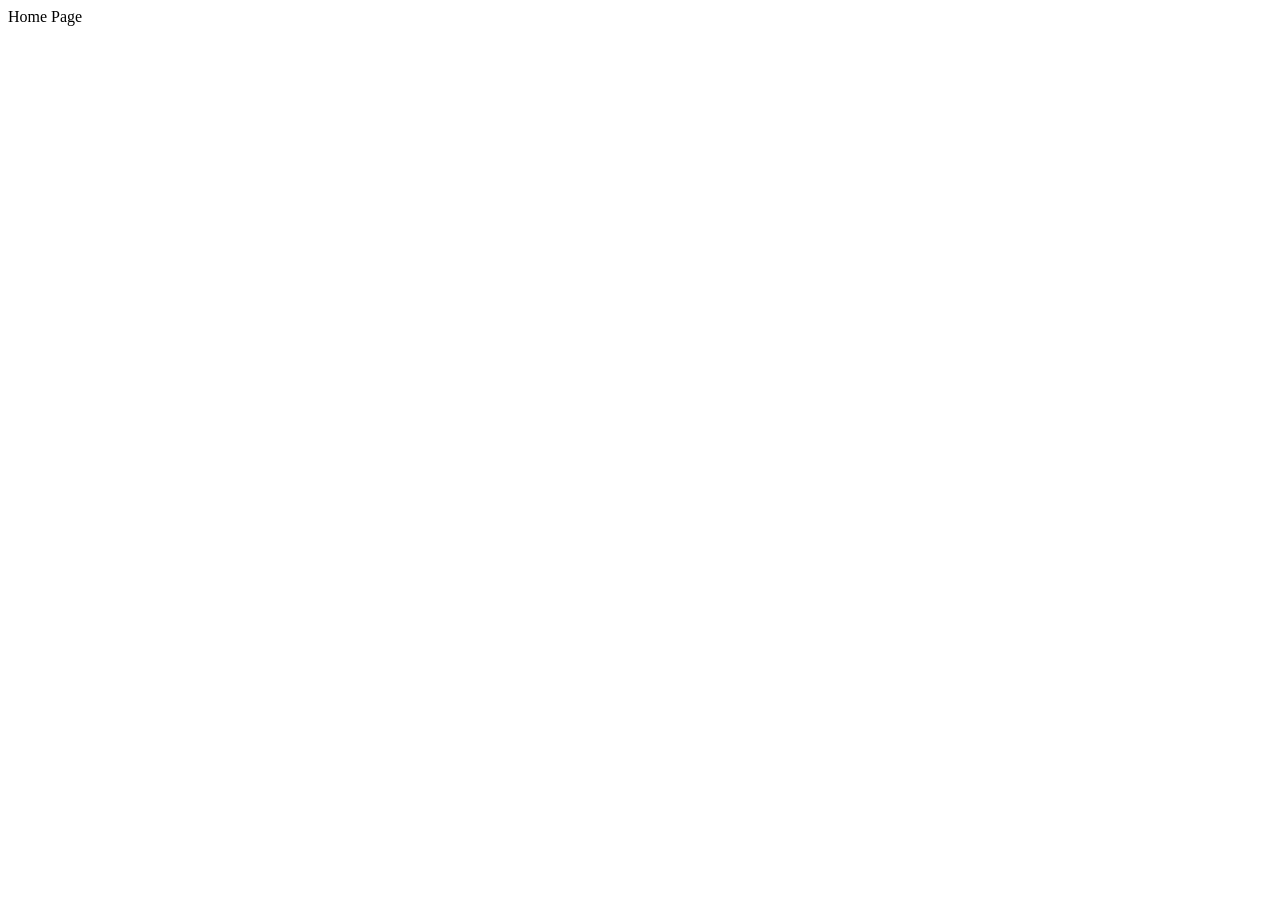
==== index.html @ 35266e84 "Initial commit" ====
<!DOCTYPE html>
<html lang="en">
<head>
    <meta charset="UTF-8">
    <meta name="viewport" content="width=device-width, initial-scale=1.0">
    <title>ChaleChalo_Home</title>
</head>
<body>
    Home Page
</body>
</html>
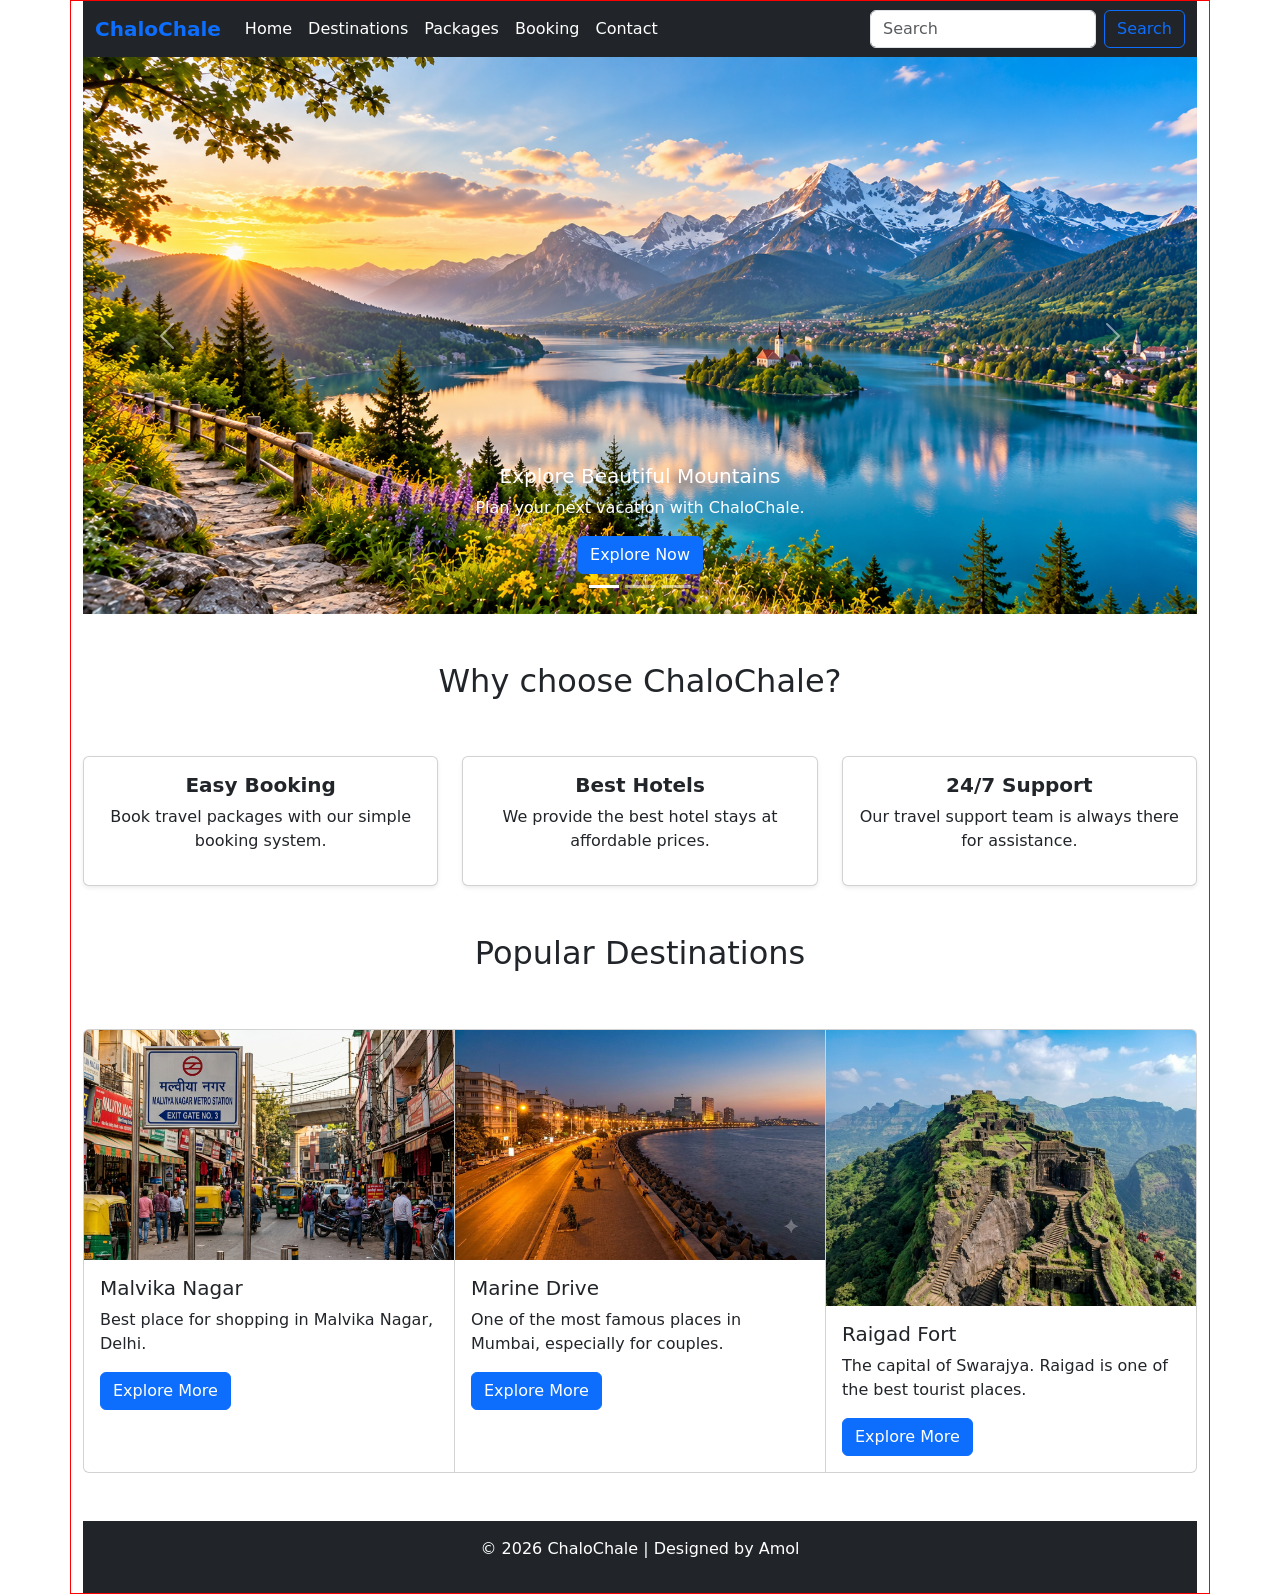
==== commit 7b39b855: "Added some codes and files" ====
--- a/index.html
+++ b/index.html
@@ -1,11 +1,174 @@
 <!DOCTYPE html>
 <html lang="en">
+
 <head>
-    <meta charset="UTF-8">
-    <meta name="viewport" content="width=device-width, initial-scale=1.0">
-    <title>ChaleChalo_Home</title>
+  <meta charset="UTF-8">
+  <meta name="viewport" content="width=device-width, initial-scale=1.0">
+  <title>ChaloChale - Home</title>
+  <link href="https://cdn.jsdelivr.net/npm/bootstrap@5.3.8/dist/css/bootstrap.min.css" rel="stylesheet"
+    integrity="sha384-sRIl4kxILFvY47J16cr9ZwB07vP4J8+LH7qKQnuqkuIAvNWLzeN8tE5YBujZqJLB" crossorigin="anonymous">
 </head>
+
 <body>
-    Home Page
+  <div class="container" style="border: 1px solid red;">
+    <div class="row">
+      <div class="col-md-12">
+
+        <!-- Navbar Start -->
+        <nav class="navbar navbar-expand-lg navbar-dark bg-dark">
+          <div class="container-fluid">
+            <button class="navbar-toggler" type="button" data-bs-toggle="collapse"
+              data-bs-target="#navbarTogglerDemo01" aria-controls="navbarTogglerDemo01"
+              aria-expanded="false" aria-label="Toggle navigation">
+              <span class="navbar-toggler-icon"></span>
+            </button>
+            <div class="collapse navbar-collapse" id="navbarTogglerDemo01">
+              <a class="navbar-brand text-primary fw-bold" href="#">ChaloChale</a>
+              <ul class="navbar-nav me-auto mb-2 mb-lg-0">
+                <li class="nav-item"><a class="nav-link active text-white" href="#">Home</a></li>
+                <li class="nav-item"><a class="nav-link text-white" href="#">Destinations</a></li>
+                <li class="nav-item"><a class="nav-link text-white" href="#">Packages</a></li>
+                <li class="nav-item"><a class="nav-link text-white" href="#">Booking</a></li>
+                <li class="nav-item"><a class="nav-link text-white" href="#">Contact</a></li>
+              </ul>
+              <form class="d-flex" role="search">
+                <input class="form-control me-2" type="search" placeholder="Search" aria-label="Search" />
+                <button class="btn btn-outline-primary" type="submit">Search</button>
+              </form>
+            </div>
+          </div>
+        </nav>
+        <!-- Navbar Ends -->
+
+      </div>
+    </div>
+
+    <div class="row">
+      <div class="col-md-12">
+        <!-- Carousel Start -->
+        <div id="carouselExampleCaptions" class="carousel slide">
+          <div class="carousel-indicators">
+            <button type="button" data-bs-target="#carouselExampleCaptions" data-bs-slide-to="0"
+              class="active" aria-current="true" aria-label="Slide 1"></button>
+            <button type="button" data-bs-target="#carouselExampleCaptions" data-bs-slide-to="1"
+              aria-label="Slide 2"></button>
+            <button type="button" data-bs-target="#carouselExampleCaptions" data-bs-slide-to="2"
+              aria-label="Slide 3"></button>
+          </div>
+          <div class="carousel-inner">
+            <div class="carousel-item active">
+              <img src="./assets/images/Alpine Lake Chapel at Golden Hour.png" class="d-block w-100" alt="Mountains">
+              <div class="carousel-caption d-none d-md-block">
+                <h5>Explore Beautiful Mountains</h5>
+                <p>Plan your next vacation with ChaloChale.</p>
+                <button class="btn btn-primary">Explore Now</button>
+              </div>
+            </div>
+            <div class="carousel-item">
+              <img src="./assets/images/Alpine Lake Wanderer’s Vista.png" class="d-block w-100" alt="Nature">
+              <div class="carousel-caption d-none d-md-block">
+                <h5>Walk in Nature</h5>
+                <p>Discover nature with your loved ones.</p>
+                <button class="btn btn-primary">View Packages</button>
+              </div>
+            </div>
+            <div class="carousel-item">
+              <img src="./assets/images/ChatGPT Image Oct 6, 2026, 04_06_26 PM.png" class="d-block w-100" alt="City Pools">
+              <div class="carousel-caption d-none d-md-block">
+                <h5>Enjoy City Pools in Luxury Hotels</h5>
+                <p>Book affordable city travel plans with us.</p>
+                <button class="btn btn-warning">Book Trip</button>
+              </div>
+            </div>
+          </div>
+          <button class="carousel-control-prev" type="button" data-bs-target="#carouselExampleCaptions"
+            data-bs-slide="prev">
+            <span class="carousel-control-prev-icon" aria-hidden="true"></span>
+            <span class="visually-hidden">Previous</span>
+          </button>
+          <button class="carousel-control-next" type="button" data-bs-target="#carouselExampleCaptions"
+            data-bs-slide="next">
+            <span class="carousel-control-next-icon" aria-hidden="true"></span>
+            <span class="visually-hidden">Next</span>
+          </button>
+        </div>
+        <!-- Carousel Ends -->
+      </div>
+    </div>
+
+    <div class="row">
+      <div class="col-md-12">
+        <!-- Services Start -->
+        <h2 class="text-center py-5">Why choose ChaloChale?</h2>
+        <div class="row row-cols-1 row-cols-md-3 g-4">
+          <div class="col">
+            <div class="card shadow-sm">
+              <div class="card-body text-center">
+                <h5 class="fw-bold">Easy Booking</h5>
+                <p>Book travel packages with our simple booking system.</p>
+              </div>
+            </div>
+          </div>
+          <div class="col">
+            <div class="card shadow-sm">
+              <div class="card-body text-center">
+                <h5 class="fw-bold">Best Hotels</h5>
+                <p>We provide the best hotel stays at affordable prices.</p>
+              </div>
+            </div>
+          </div>
+          <div class="col">
+            <div class="card shadow-sm">
+              <div class="card-body text-center">
+                <h5 class="fw-bold">24/7 Support</h5>
+                <p>Our travel support team is always there for assistance.</p>
+              </div>
+            </div>
+          </div>
+        </div>
+        <!-- Services Ends -->
+      </div>
+
+      <!-- Popular Destination Cards -->
+      <h2 class="text-center py-5">Popular Destinations</h2>
+      <div class="card-group">
+        <div class="card">
+          <img src="./assets/images/delhi.png" class="card-img-top" alt="Malvika Nagar">
+          <div class="card-body">
+            <h5 class="card-title">Malvika Nagar</h5>
+            <p class="card-text">Best place for shopping in Malvika Nagar, Delhi.</p>
+            <button class="btn btn-primary">Explore More</button>
+          </div>
+        </div>
+        <div class="card">
+          <img src="./assets/images/marine drive.png" class="card-img-top" alt="Marine Drive">
+          <div class="card-body">
+            <h5 class="card-title">Marine Drive</h5>
+            <p class="card-text">One of the most famous places in Mumbai, especially for couples.</p>
+            <button class="btn btn-primary">Explore More</button>
+          </div>
+        </div>
+        <div class="card">
+          <img src="./assets/images/Raigad fort.png" class="card-img-top" alt="Raigad Fort">
+          <div class="card-body">
+            <h5 class="card-title">Raigad Fort</h5>
+            <p class="card-text">The capital of Swarajya. Raigad is one of the best tourist places.</p>
+            <button class="btn btn-primary">Explore More</button>
+          </div>
+        </div>
+      </div>
+      <!-- Popular Destination Ends -->
+    </div>
+
+    <!-- Footer -->
+    <footer class="bg-dark text-white text-center py-3 mt-5">
+      <p>© 2026 ChaloChale | Designed by Amol</p>
+    </footer>
+  </div>
+
+  <script src="https://cdn.jsdelivr.net/npm/bootstrap@5.3.8/dist/js/bootstrap.bundle.min.js"
+    integrity="sha384-FKyoEForCGlyvwx9Hj09JcYn3nv7wiPVlz7YYwJrWVcXK/BmnVDxM+D2scQbITxI"
+    crossorigin="anonymous"></script>
 </body>
-</html>+
+</html>
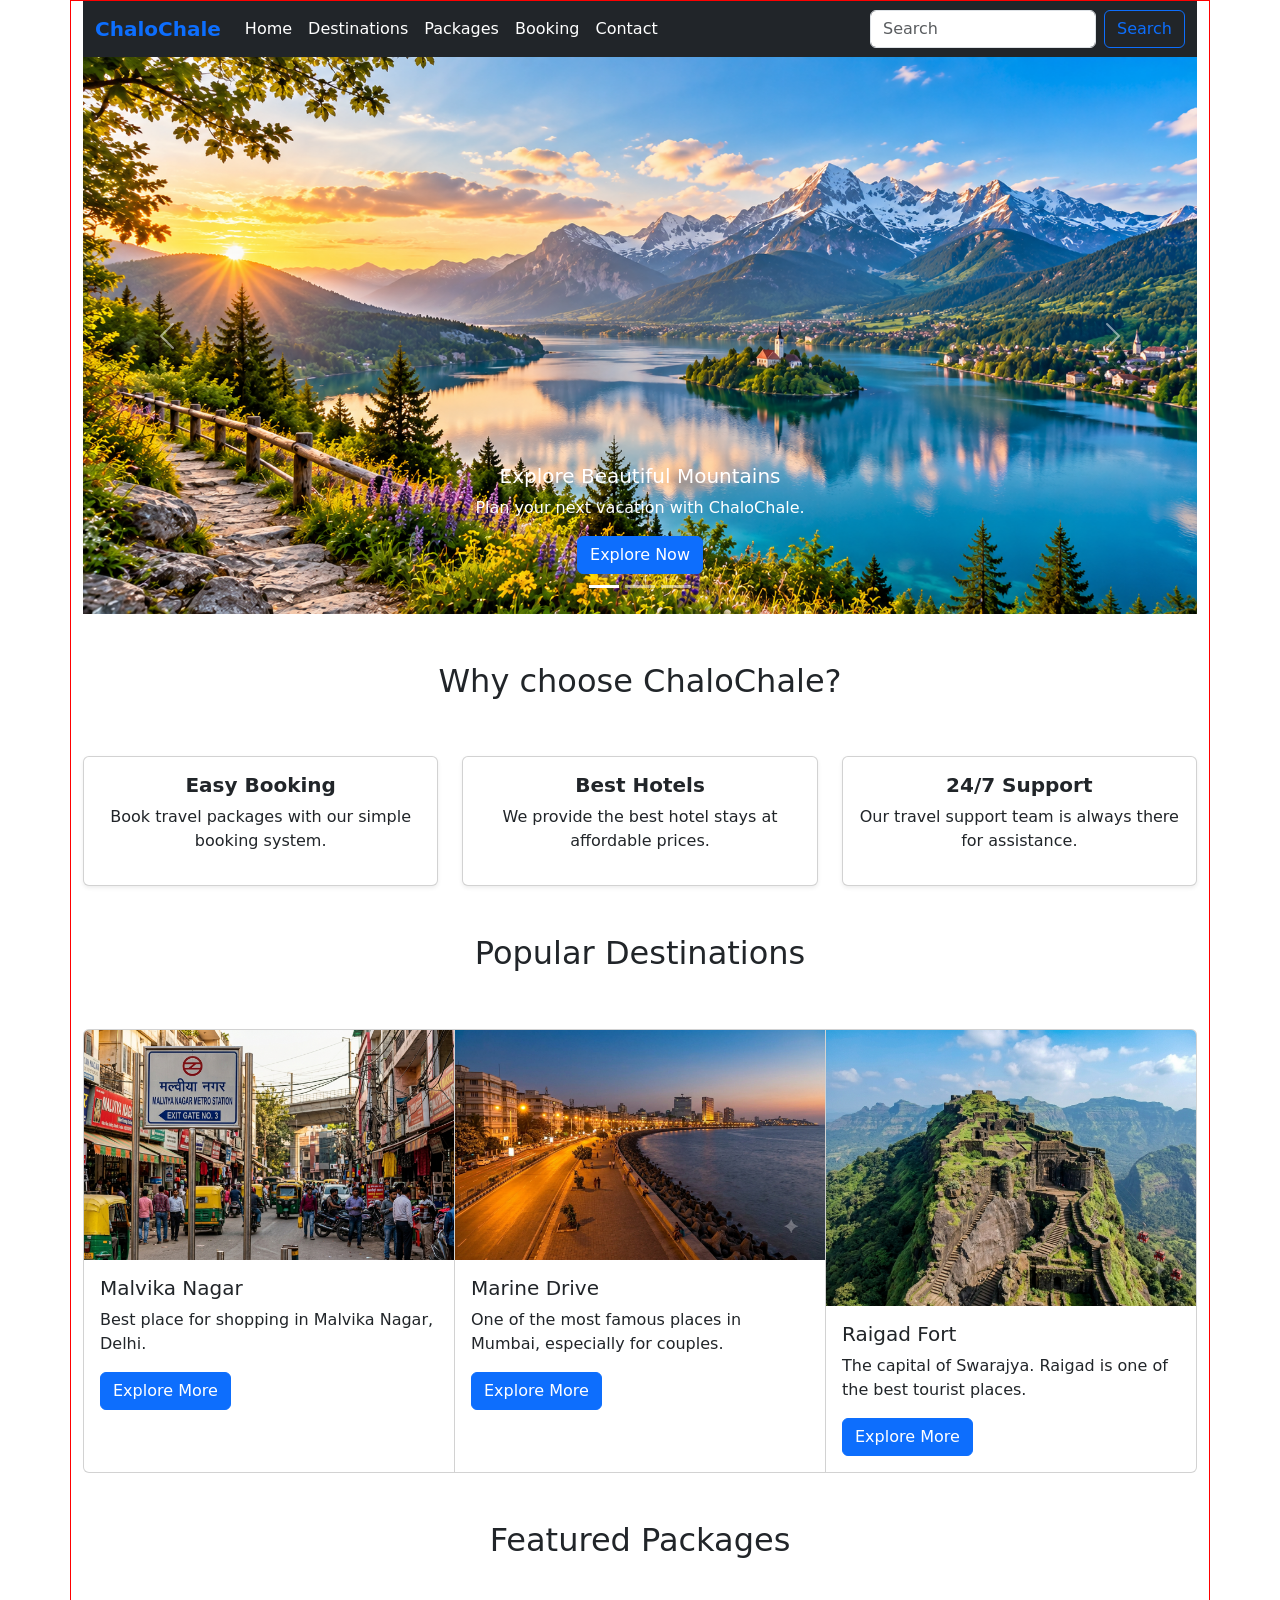
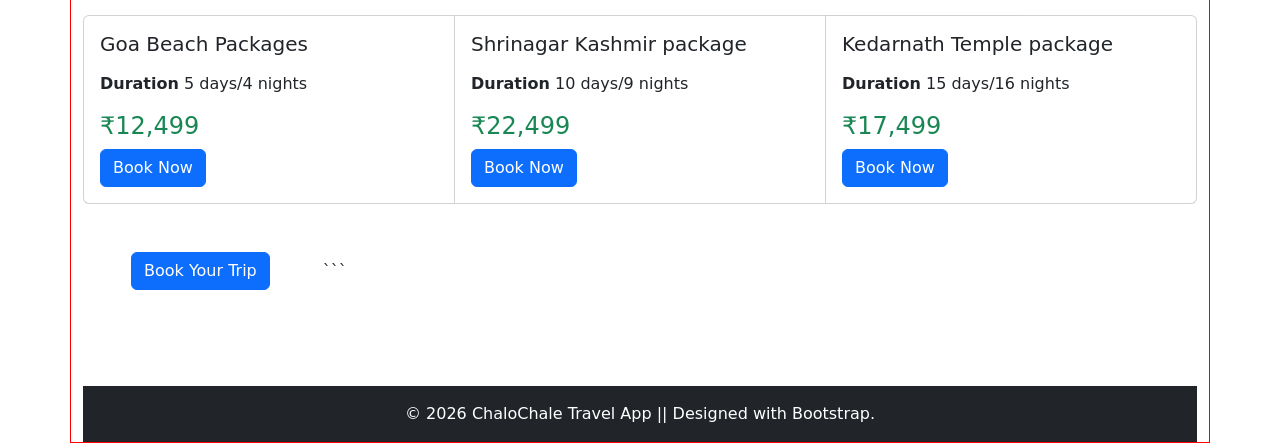
==== commit 801f5da8: "Updated version" ====
--- a/index.html
+++ b/index.html
@@ -17,9 +17,8 @@
         <!-- Navbar Start -->
         <nav class="navbar navbar-expand-lg navbar-dark bg-dark">
           <div class="container-fluid">
-            <button class="navbar-toggler" type="button" data-bs-toggle="collapse"
-              data-bs-target="#navbarTogglerDemo01" aria-controls="navbarTogglerDemo01"
-              aria-expanded="false" aria-label="Toggle navigation">
+            <button class="navbar-toggler" type="button" data-bs-toggle="collapse" data-bs-target="#navbarTogglerDemo01"
+              aria-controls="navbarTogglerDemo01" aria-expanded="false" aria-label="Toggle navigation">
               <span class="navbar-toggler-icon"></span>
             </button>
             <div class="collapse navbar-collapse" id="navbarTogglerDemo01">
@@ -48,8 +47,8 @@
         <!-- Carousel Start -->
         <div id="carouselExampleCaptions" class="carousel slide">
           <div class="carousel-indicators">
-            <button type="button" data-bs-target="#carouselExampleCaptions" data-bs-slide-to="0"
-              class="active" aria-current="true" aria-label="Slide 1"></button>
+            <button type="button" data-bs-target="#carouselExampleCaptions" data-bs-slide-to="0" class="active"
+              aria-current="true" aria-label="Slide 1"></button>
             <button type="button" data-bs-target="#carouselExampleCaptions" data-bs-slide-to="1"
               aria-label="Slide 2"></button>
             <button type="button" data-bs-target="#carouselExampleCaptions" data-bs-slide-to="2"
@@ -73,7 +72,8 @@
               </div>
             </div>
             <div class="carousel-item">
-              <img src="./assets/images/ChatGPT Image Oct 6, 2026, 04_06_26 PM.png" class="d-block w-100" alt="City Pools">
+              <img src="./assets/images/ChatGPT Image Oct 6, 2026, 04_06_26 PM.png" class="d-block w-100"
+                alt="City Pools">
               <div class="carousel-caption d-none d-md-block">
                 <h5>Enjoy City Pools in Luxury Hotels</h5>
                 <p>Book affordable city travel plans with us.</p>
@@ -158,17 +158,164 @@
         </div>
       </div>
       <!-- Popular Destination Ends -->
+
+      <!-- featured packages start -->
+      <h2 class="text-center py-5">Featured Packages</h2>
+      <div class="card-group">
+        <div class="card">
+          <div class="card-body">
+            <h5 class="card-title text-left">Goa Beach Packages</h5>
+            <p class="card-text text-left">
+            <p><b>Duration</b> 5 days/4 nights</p>
+            </p>
+            <h4 class="text-success"> ₹12,499</h4>
+            <button class="btn btn-primary">Book Now</button>
+          </div>
+        </div>
+        <div class="card">
+          <div class="card-body">
+            <h5 class="card-title text-left">Shrinagar Kashmir package</h5>
+            <p class="card-text text-left">
+            <p><b>Duration</b> 10 days/9 nights</p>
+            </p>
+            <h4 class="text-success"> ₹22,499</h4>
+            <button class="btn btn-primary">Book Now</button>
+          </div>
+        </div>
+        <div class="card">
+          <div class="card-body">
+            <h5 class="card-title text-left">Kedarnath Temple package</h5>
+            <p class="card-text text-left">
+            <p><b>Duration</b> 15 days/16 nights</p>
+            </p>
+            <h4 class="text-success"> ₹17,499</h4>
+            <button class="btn btn-primary">Book Now</button>
+          </div>
+        </div>
+      </div>
+      <!-- featured packages ends -->
     </div>
 
+    <!-- modal for book your trip starts -->
+    <!-- Book Your Trip Button -->
+    <button type="button" class="btn btn-primary m-5" data-bs-toggle="modal" data-bs-target="#exampleDialog">
+      Book Your Trip
+    </button>
+
+
+    <!-- Book Your Trip Modal -->
+    <div class="modal fade" id="exampleDialog" tabindex="-1" aria-labelledby="dialogTitle" aria-hidden="true">
+
+      <div class="modal-dialog modal-lg modal-dialog-centered">
+        <div class="modal-content">
+
+          <!-- Modal Header -->
+          <div class="modal-header">
+            <h1 class="modal-title fs-4" id="dialogTitle">
+              Book Your Trip
+            </h1>
+
+            <button type="button" class="btn-close" data-bs-dismiss="modal" aria-label="Close">
+            </button>
+          </div>
+
+          <!-- Modal Body -->
+          <div class="modal-body">
+
+            <form class="row g-3">
+
+              <!-- Full Name -->
+              <div class="col-md-6">
+                <label for="Fullname" class="form-label">
+                  Full Name
+                </label>
+                <input type="text" class="form-control" id="Fullname" name="fullname" placeholder="Enter your full name"
+                  required>
+              </div>
+
+              <!-- Email -->
+              <div class="col-md-6">
+                <label for="inputEmail4" class="form-label">
+                  Email
+                </label>
+                <input type="email" class="form-control" id="inputEmail4" name="email" placeholder="Enter your email"
+                  required>
+              </div>
+
+              <!-- Password -->
+              <div class="col-md-6">
+                <label for="inputPassword4" class="form-label">
+                  Password
+                </label>
+                <input type="password" class="form-control" id="inputPassword4" name="password"
+                  placeholder="Enter your password" required>
+              </div>
+
+              <!-- Travel Date -->
+              <div class="col-md-6">
+                <label for="travelDate" class="form-label">
+                  Travel Date
+                </label>
+                <input type="date" class="form-control" id="travelDate" name="travelDate" required>
+              </div>
+
+              <!-- Number of People -->
+              <div class="col-md-12">
+                <label for="count" class="form-label">
+                  Number of People
+                </label>
+                <input type="number" class="form-control" id="count" name="people" placeholder="Enter number of people"
+                  min="1" required>
+              </div>
+
+              <!-- Message -->
+              <div class="col-md-12">
+                <label for="fieldTextarea" class="form-label">
+                  Message
+                </label>
+                <textarea class="form-control" id="fieldTextarea" name="message" rows="3"
+                  placeholder="Tell us about your trip">
+            </textarea>
+
+                <div class="form-text">
+                  Be sure to include relevant details.
+                </div>
+              </div>
+
+            </form>
+
+          </div>
+
+          <!-- Modal Footer -->
+          <div class="modal-footer">
+            <button type="button" class="btn btn-secondary" data-bs-dismiss="modal">
+              Cancel
+            </button>
+
+            <button type="button" class="btn btn-success">
+              Submit Booking Request
+            </button>
+          </div>
+
+        </div>
+      </div>
+    </div>
+    ```
+
+    <!-- modal for book your trip ends -->
+
+
     <!-- Footer -->
+
     <footer class="bg-dark text-white text-center py-3 mt-5">
-      <p>© 2026 ChaloChale | Designed by Amol</p>
+      <p class="mb-0">© 2026 ChaloChale Travel App || Designed with Bootstrap.</p>
     </footer>
   </div>
 
   <script src="https://cdn.jsdelivr.net/npm/bootstrap@5.3.8/dist/js/bootstrap.bundle.min.js"
     integrity="sha384-FKyoEForCGlyvwx9Hj09JcYn3nv7wiPVlz7YYwJrWVcXK/BmnVDxM+D2scQbITxI"
     crossorigin="anonymous"></script>
+  <script src="./js/script.js"></script>
 </body>
 
-</html>
+</html>
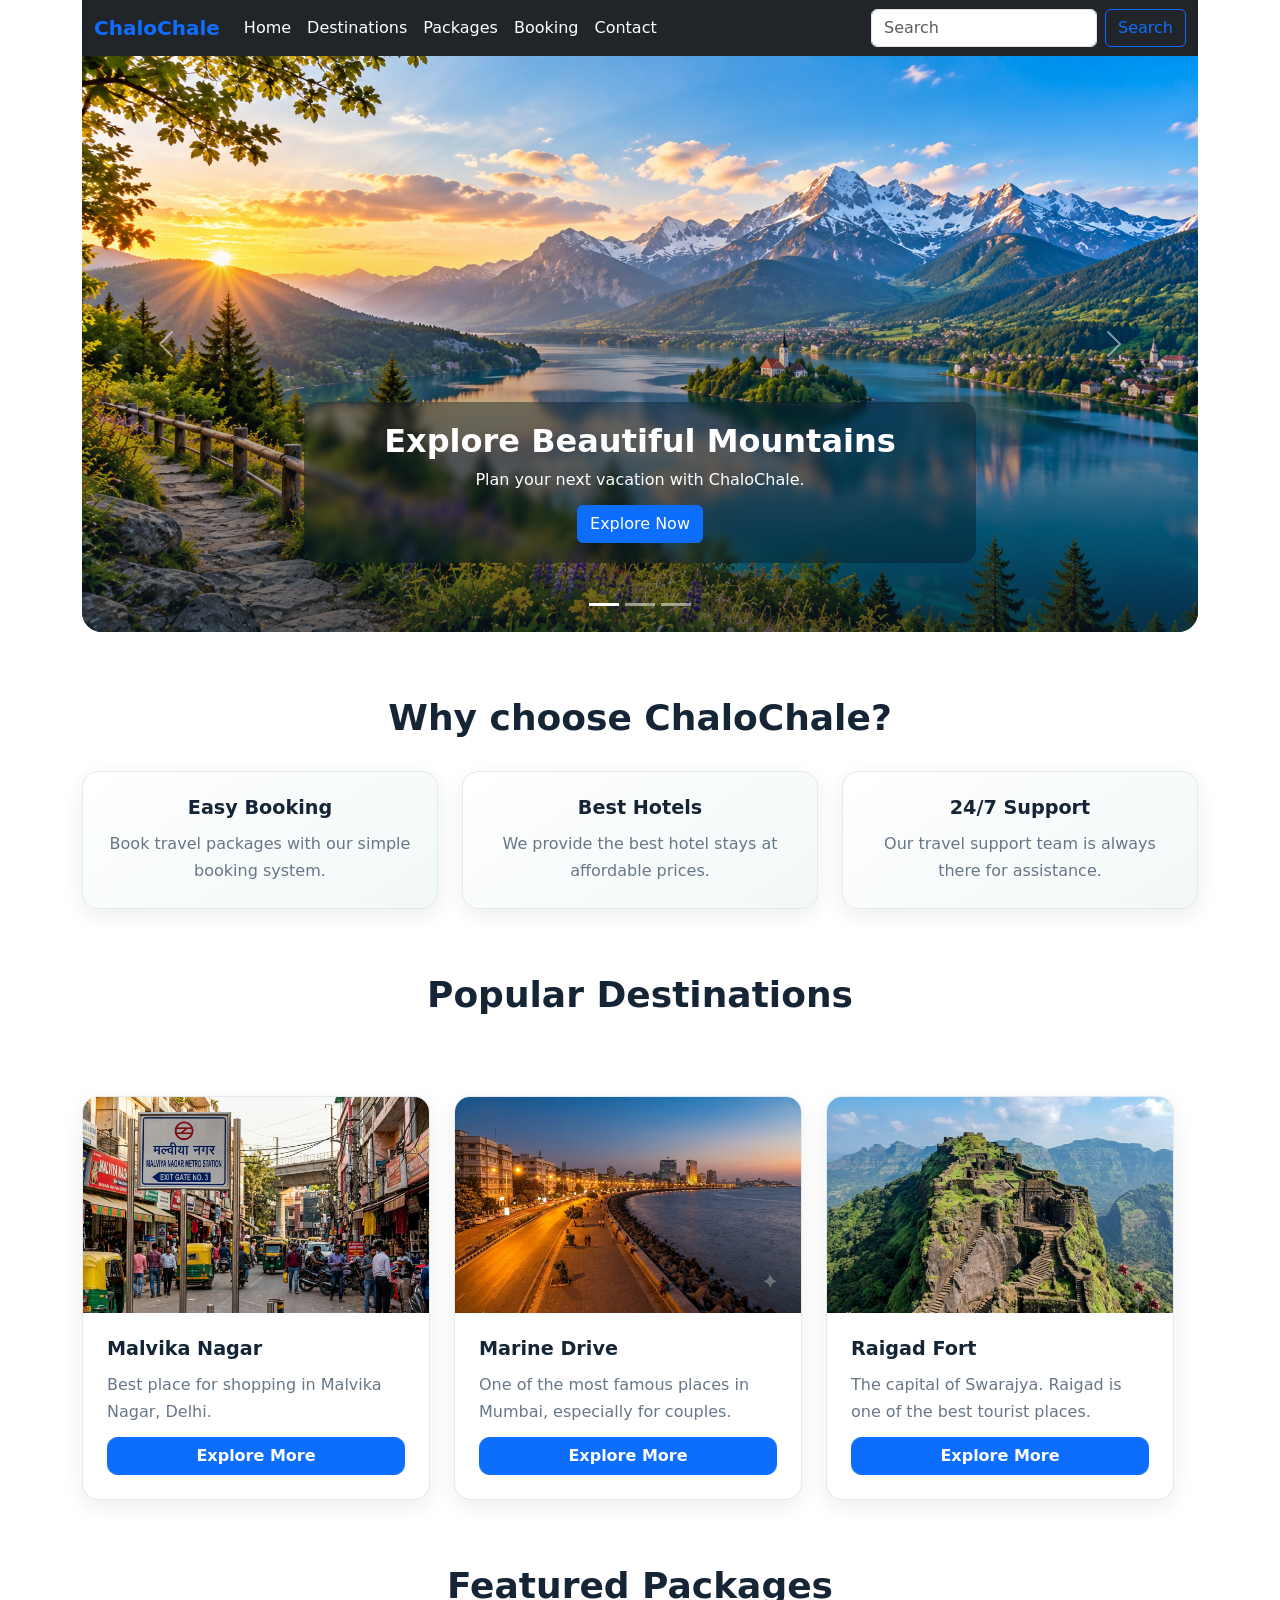
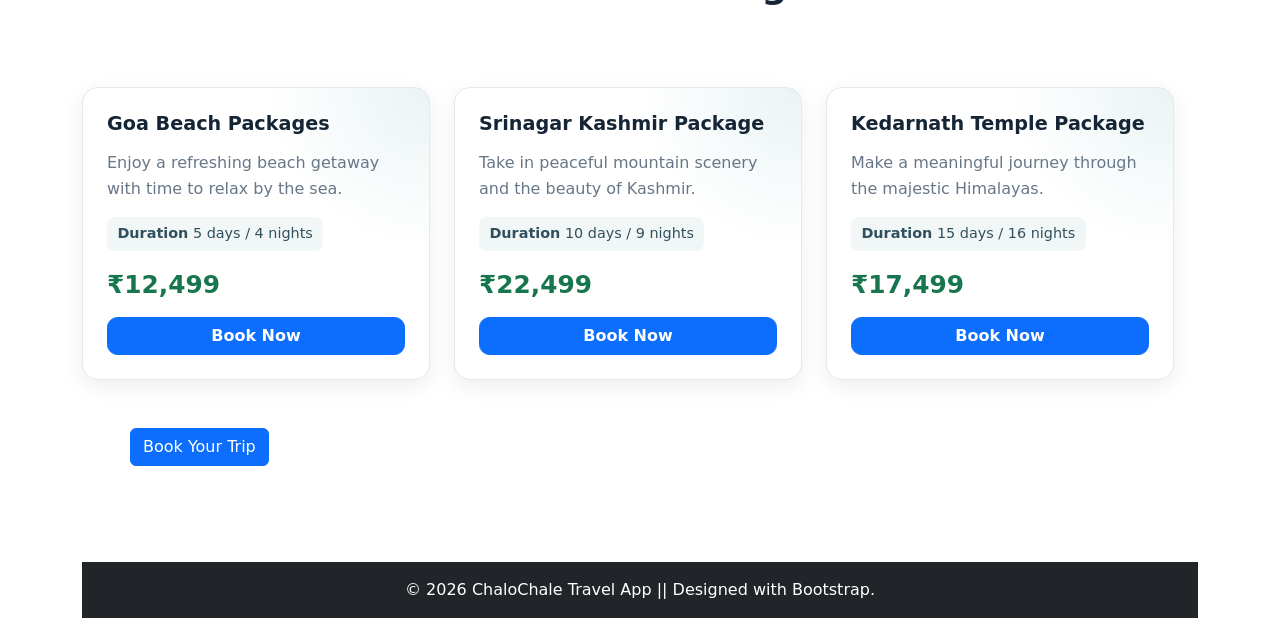
==== commit 100161e2: "used copilot" ====
--- a/index.html
+++ b/index.html
@@ -7,10 +7,11 @@
   <title>ChaloChale - Home</title>
   <link href="https://cdn.jsdelivr.net/npm/bootstrap@5.3.8/dist/css/bootstrap.min.css" rel="stylesheet"
     integrity="sha384-sRIl4kxILFvY47J16cr9ZwB07vP4J8+LH7qKQnuqkuIAvNWLzeN8tE5YBujZqJLB" crossorigin="anonymous">
+  <link rel="stylesheet" href="./css/style.css">
 </head>
 
 <body>
-  <div class="container" style="border: 1px solid red;">
+  <div class="container home-page">
     <div class="row">
       <div class="col-md-12">
 
@@ -45,7 +46,7 @@
     <div class="row">
       <div class="col-md-12">
         <!-- Carousel Start -->
-        <div id="carouselExampleCaptions" class="carousel slide">
+        <div id="carouselExampleCaptions" class="carousel slide home-carousel">
           <div class="carousel-indicators">
             <button type="button" data-bs-target="#carouselExampleCaptions" data-bs-slide-to="0" class="active"
               aria-current="true" aria-label="Slide 1"></button>
@@ -57,7 +58,7 @@
           <div class="carousel-inner">
             <div class="carousel-item active">
               <img src="./assets/images/Alpine Lake Chapel at Golden Hour.png" class="d-block w-100" alt="Mountains">
-              <div class="carousel-caption d-none d-md-block">
+              <div class="carousel-caption home-carousel__caption">
                 <h5>Explore Beautiful Mountains</h5>
                 <p>Plan your next vacation with ChaloChale.</p>
                 <button class="btn btn-primary">Explore Now</button>
@@ -65,7 +66,7 @@
             </div>
             <div class="carousel-item">
               <img src="./assets/images/Alpine Lake Wanderer’s Vista.png" class="d-block w-100" alt="Nature">
-              <div class="carousel-caption d-none d-md-block">
+              <div class="carousel-caption home-carousel__caption">
                 <h5>Walk in Nature</h5>
                 <p>Discover nature with your loved ones.</p>
                 <button class="btn btn-primary">View Packages</button>
@@ -74,7 +75,7 @@
             <div class="carousel-item">
               <img src="./assets/images/ChatGPT Image Oct 6, 2026, 04_06_26 PM.png" class="d-block w-100"
                 alt="City Pools">
-              <div class="carousel-caption d-none d-md-block">
+              <div class="carousel-caption home-carousel__caption">
                 <h5>Enjoy City Pools in Luxury Hotels</h5>
                 <p>Book affordable city travel plans with us.</p>
                 <button class="btn btn-warning">Book Trip</button>
@@ -99,28 +100,28 @@
     <div class="row">
       <div class="col-md-12">
         <!-- Services Start -->
-        <h2 class="text-center py-5">Why choose ChaloChale?</h2>
+        <h2 class="home-section__title text-center">Why choose ChaloChale?</h2>
         <div class="row row-cols-1 row-cols-md-3 g-4">
           <div class="col">
-            <div class="card shadow-sm">
+            <div class="card home-service-card h-100">
               <div class="card-body text-center">
-                <h5 class="fw-bold">Easy Booking</h5>
+                <h3 class="fw-bold">Easy Booking</h3>
                 <p>Book travel packages with our simple booking system.</p>
               </div>
             </div>
           </div>
           <div class="col">
-            <div class="card shadow-sm">
+            <div class="card home-service-card h-100">
               <div class="card-body text-center">
-                <h5 class="fw-bold">Best Hotels</h5>
+                <h3 class="fw-bold">Best Hotels</h3>
                 <p>We provide the best hotel stays at affordable prices.</p>
               </div>
             </div>
           </div>
           <div class="col">
-            <div class="card shadow-sm">
+            <div class="card home-service-card h-100">
               <div class="card-body text-center">
-                <h5 class="fw-bold">24/7 Support</h5>
+                <h3 class="fw-bold">24/7 Support</h3>
                 <p>Our travel support team is always there for assistance.</p>
               </div>
             </div>
@@ -130,67 +131,76 @@
       </div>
 
       <!-- Popular Destination Cards -->
-      <h2 class="text-center py-5">Popular Destinations</h2>
-      <div class="card-group">
-        <div class="card">
+      <h2 class="home-section__title text-center">Popular Destinations</h2>
+      <div class="row row-cols-1 row-cols-sm-2 row-cols-lg-3 g-4 home-card-grid">
+        <div class="col">
+          <article class="card home-destination-card h-100">
           <img src="./assets/images/delhi.png" class="card-img-top" alt="Malvika Nagar">
-          <div class="card-body">
-            <h5 class="card-title">Malvika Nagar</h5>
+          <div class="card-body d-flex flex-column">
+            <h3 class="card-title">Malvika Nagar</h3>
             <p class="card-text">Best place for shopping in Malvika Nagar, Delhi.</p>
-            <button class="btn btn-primary">Explore More</button>
-          </div>
-        </div>
-        <div class="card">
+            <a class="btn btn-primary mt-auto" href="destination.html">Explore More</a>
+          </div>
+          </article>
+        </div>
+        <div class="col">
+          <article class="card home-destination-card h-100">
           <img src="./assets/images/marine drive.png" class="card-img-top" alt="Marine Drive">
-          <div class="card-body">
-            <h5 class="card-title">Marine Drive</h5>
+          <div class="card-body d-flex flex-column">
+            <h3 class="card-title">Marine Drive</h3>
             <p class="card-text">One of the most famous places in Mumbai, especially for couples.</p>
-            <button class="btn btn-primary">Explore More</button>
-          </div>
-        </div>
-        <div class="card">
+            <a class="btn btn-primary mt-auto" href="destination.html">Explore More</a>
+          </div>
+          </article>
+        </div>
+        <div class="col">
+          <article class="card home-destination-card h-100">
           <img src="./assets/images/Raigad fort.png" class="card-img-top" alt="Raigad Fort">
-          <div class="card-body">
-            <h5 class="card-title">Raigad Fort</h5>
+          <div class="card-body d-flex flex-column">
+            <h3 class="card-title">Raigad Fort</h3>
             <p class="card-text">The capital of Swarajya. Raigad is one of the best tourist places.</p>
-            <button class="btn btn-primary">Explore More</button>
-          </div>
+            <a class="btn btn-primary mt-auto" href="destination.html">Explore More</a>
+          </div>
+          </article>
         </div>
       </div>
       <!-- Popular Destination Ends -->
 
       <!-- featured packages start -->
-      <h2 class="text-center py-5">Featured Packages</h2>
-      <div class="card-group">
-        <div class="card">
-          <div class="card-body">
-            <h5 class="card-title text-left">Goa Beach Packages</h5>
-            <p class="card-text text-left">
-            <p><b>Duration</b> 5 days/4 nights</p>
-            </p>
-            <h4 class="text-success"> ₹12,499</h4>
-            <button class="btn btn-primary">Book Now</button>
-          </div>
-        </div>
-        <div class="card">
-          <div class="card-body">
-            <h5 class="card-title text-left">Shrinagar Kashmir package</h5>
-            <p class="card-text text-left">
-            <p><b>Duration</b> 10 days/9 nights</p>
-            </p>
-            <h4 class="text-success"> ₹22,499</h4>
-            <button class="btn btn-primary">Book Now</button>
-          </div>
-        </div>
-        <div class="card">
-          <div class="card-body">
-            <h5 class="card-title text-left">Kedarnath Temple package</h5>
-            <p class="card-text text-left">
-            <p><b>Duration</b> 15 days/16 nights</p>
-            </p>
-            <h4 class="text-success"> ₹17,499</h4>
-            <button class="btn btn-primary">Book Now</button>
-          </div>
+      <h2 class="home-section__title text-center">Featured Packages</h2>
+      <div class="row row-cols-1 row-cols-sm-2 row-cols-lg-3 g-4 home-card-grid">
+        <div class="col">
+          <article class="card home-package-card h-100">
+            <div class="card-body d-flex flex-column">
+              <h3 class="card-title">Goa Beach Packages</h3>
+              <p class="card-text">Enjoy a refreshing beach getaway with time to relax by the sea.</p>
+              <p class="home-package-card__duration"><strong>Duration</strong> 5 days / 4 nights</p>
+              <p class="home-package-card__price">₹12,499</p>
+              <a class="btn btn-primary mt-auto" href="Booking.html">Book Now</a>
+            </div>
+          </article>
+        </div>
+        <div class="col">
+          <article class="card home-package-card h-100">
+            <div class="card-body d-flex flex-column">
+              <h3 class="card-title">Srinagar Kashmir Package</h3>
+              <p class="card-text">Take in peaceful mountain scenery and the beauty of Kashmir.</p>
+              <p class="home-package-card__duration"><strong>Duration</strong> 10 days / 9 nights</p>
+              <p class="home-package-card__price">₹22,499</p>
+              <a class="btn btn-primary mt-auto" href="Booking.html">Book Now</a>
+            </div>
+          </article>
+        </div>
+        <div class="col">
+          <article class="card home-package-card h-100">
+            <div class="card-body d-flex flex-column">
+              <h3 class="card-title">Kedarnath Temple Package</h3>
+              <p class="card-text">Make a meaningful journey through the majestic Himalayas.</p>
+              <p class="home-package-card__duration"><strong>Duration</strong> 15 days / 16 nights</p>
+              <p class="home-package-card__price">₹17,499</p>
+              <a class="btn btn-primary mt-auto" href="Booking.html">Book Now</a>
+            </div>
+          </article>
         </div>
       </div>
       <!-- featured packages ends -->
@@ -300,8 +310,6 @@
         </div>
       </div>
     </div>
-    ```
-
     <!-- modal for book your trip ends -->
 
 
--- a/css/style.css
+++ b/css/style.css
@@ -0,0 +1,496 @@
+.destination-section {
+    padding-inline: clamp(0.25rem, 2vw, 1.5rem);
+}
+
+.destination-section__title {
+    color: #152536;
+    font-size: clamp(1.6rem, 3vw, 2.25rem);
+    font-weight: 700;
+}
+
+.destination-section__intro {
+    color: #687787;
+}
+
+.destination-card {
+    overflow: hidden;
+    border: 1px solid #e3e9ef;
+    border-radius: 1rem;
+    background-color: #fff;
+    box-shadow: 0 0.4rem 1.25rem rgb(21 37 54 / 8%);
+    transition: transform 180ms ease, box-shadow 180ms ease;
+}
+
+.destination-card > .card-img-top {
+    width: 100%;
+    aspect-ratio: 16 / 10;
+    object-fit: cover;
+}
+
+.destination-card .card-body {
+    padding: clamp(1rem, 2vw, 1.5rem);
+}
+
+.destination-card .card-title {
+    color: #152536;
+    font-size: 1.25rem;
+    font-weight: 700;
+}
+
+.destination-card .card-text {
+    color: #687787;
+    line-height: 1.65;
+}
+
+.destination-card .btn {
+    border-radius: 0.65rem;
+    font-weight: 600;
+}
+
+@media (hover: hover) {
+    .destination-card:hover {
+        transform: translateY(-0.3rem);
+        box-shadow: 0 0.8rem 1.75rem rgb(21 37 54 / 14%);
+    }
+}
+
+@media (prefers-reduced-motion: reduce) {
+    .destination-card {
+        transition: none;
+    }
+}
+
+.package-page {
+    --package-ink: #152536;
+    --package-muted: #687787;
+    --package-accent: #167d89;
+}
+
+.package-hero {
+    position: relative;
+    display: grid;
+    min-height: clamp(16rem, 35vw, 23rem);
+    place-items: center;
+    overflow: hidden;
+    padding: clamp(2.5rem, 7vw, 5rem) clamp(1rem, 5vw, 3rem);
+    border-radius: 0 0 1.5rem 1.5rem;
+    color: #fff;
+    background:
+        radial-gradient(ellipse at 82% 25%, rgb(255 255 255 / 18%), transparent 28%),
+        radial-gradient(ellipse at 15% 100%, rgb(89 190 184 / 32%), transparent 42%),
+        linear-gradient(125deg, #12364a 0%, #176b78 55%, #42a69a 100%);
+}
+
+.package-hero::after {
+    position: absolute;
+    right: -4rem;
+    bottom: -10rem;
+    width: clamp(14rem, 35vw, 28rem);
+    aspect-ratio: 1;
+    border: 1px solid rgb(255 255 255 / 22%);
+    border-radius: 50%;
+    box-shadow: 0 0 0 2rem rgb(255 255 255 / 5%), 0 0 0 4rem rgb(255 255 255 / 5%);
+    content: "";
+    pointer-events: none;
+}
+
+.package-hero__content {
+    position: relative;
+    z-index: 1;
+    max-width: 42rem;
+}
+
+.package-hero__eyebrow,
+.package-section__eyebrow {
+    font-size: 0.75rem;
+    font-weight: 700;
+    letter-spacing: 0.16em;
+}
+
+.package-hero__eyebrow {
+    color: #c5eee7;
+}
+
+.package-hero__title {
+    font-size: clamp(2.25rem, 6vw, 4rem);
+    font-weight: 750;
+    letter-spacing: -0.045em;
+    line-height: 1.05;
+}
+
+.package-hero__description {
+    max-width: 34rem;
+    margin: 1rem auto 0;
+    color: rgb(255 255 255 / 84%);
+    font-size: clamp(1rem, 2vw, 1.2rem);
+    line-height: 1.65;
+}
+
+.package-section {
+    padding-inline: clamp(0.25rem, 2vw, 1.5rem);
+}
+
+.package-section__heading {
+    display: flex;
+    align-items: end;
+    justify-content: space-between;
+    gap: 1rem;
+    margin-bottom: 1.5rem;
+}
+
+.package-section__eyebrow {
+    color: var(--package-accent);
+}
+
+.package-section__title {
+    margin: 0;
+    color: var(--package-ink);
+    font-size: clamp(1.6rem, 3vw, 2.25rem);
+    font-weight: 700;
+}
+
+.package-section__note {
+    color: var(--package-muted);
+}
+
+.package-card {
+    overflow: hidden;
+    border: 1px solid #e3e9ef;
+    border-radius: 1rem;
+    box-shadow: 0 0.4rem 1.25rem rgb(21 37 54 / 8%);
+    transition: transform 180ms ease, box-shadow 180ms ease;
+}
+
+.package-card__art {
+    position: relative;
+    display: flex;
+    min-height: clamp(10rem, 22vw, 13rem);
+    flex-direction: column;
+    align-items: flex-start;
+    justify-content: space-between;
+    overflow: hidden;
+    padding: 1.25rem;
+    color: #fff;
+}
+
+.package-card__art::after {
+    position: absolute;
+    right: -2rem;
+    bottom: -5rem;
+    width: 12rem;
+    aspect-ratio: 1;
+    border: 1px solid rgb(255 255 255 / 35%);
+    border-radius: 50%;
+    box-shadow: 0 0 0 1.25rem rgb(255 255 255 / 8%), 0 0 0 2.5rem rgb(255 255 255 / 7%);
+    content: "";
+}
+
+.package-card--beach .package-card__art {
+    background: linear-gradient(135deg, #087e8b, #47b5a8 58%, #b4dca5);
+}
+
+.package-card--kashmir .package-card__art {
+    background: linear-gradient(135deg, #25476c, #587fa2 58%, #aec6cf);
+}
+
+.package-card--kedarnath .package-card__art {
+    background: linear-gradient(135deg, #65452f, #ae7950 58%, #dfba7f);
+}
+
+.package-card__art-label,
+.package-card__art-caption,
+.package-card__art-symbol {
+    position: relative;
+    z-index: 1;
+}
+
+.package-card__art-label {
+    padding: 0.4rem 0.65rem;
+    border: 1px solid rgb(255 255 255 / 40%);
+    border-radius: 99rem;
+    background: rgb(12 36 48 / 18%);
+    font-size: 0.68rem;
+    font-weight: 700;
+    letter-spacing: 0.1em;
+}
+
+.package-card__art-symbol {
+    position: absolute;
+    top: 50%;
+    left: 50%;
+    color: rgb(255 255 255 / 45%);
+    font-size: 5rem;
+    line-height: 1;
+    transform: translate(-50%, -50%);
+}
+
+.package-card__art-caption {
+    max-width: 75%;
+    font-size: 1rem;
+    font-weight: 600;
+}
+
+.package-card .card-body {
+    padding: clamp(1.15rem, 2vw, 1.5rem);
+}
+
+.package-card__title {
+    color: var(--package-ink);
+    font-size: clamp(1.15rem, 2vw, 1.35rem);
+    font-weight: 700;
+}
+
+.package-card__description {
+    color: var(--package-muted);
+    line-height: 1.65;
+}
+
+.package-card__duration {
+    align-self: flex-start;
+    padding: 0.4rem 0.65rem;
+    border-radius: 0.5rem;
+    background: #f1f6f7;
+    color: #31505e;
+    font-size: 0.9rem;
+}
+
+.package-card__duration span {
+    margin-right: 0.35rem;
+    color: var(--package-accent);
+}
+
+.package-card__footer {
+    display: flex;
+    align-items: end;
+    justify-content: space-between;
+    gap: 0.75rem;
+    padding-top: 1rem;
+    border-top: 1px solid #e8edf0;
+}
+
+.package-card__price-label {
+    color: var(--package-muted);
+    font-size: 0.78rem;
+}
+
+.package-card__price {
+    color: #18764e;
+    font-size: clamp(1.25rem, 2.5vw, 1.6rem);
+    font-weight: 750;
+}
+
+.package-card__button {
+    flex-shrink: 0;
+    border-radius: 0.65rem;
+    font-weight: 600;
+}
+
+@media (hover: hover) {
+    .package-card:hover {
+        transform: translateY(-0.3rem);
+        box-shadow: 0 0.8rem 1.75rem rgb(21 37 54 / 14%);
+    }
+}
+
+@media (max-width: 575.98px) {
+    .package-section__heading {
+        align-items: flex-start;
+        flex-direction: column;
+    }
+
+    .package-card__footer {
+        align-items: stretch;
+        flex-direction: column;
+    }
+
+    .package-card__button {
+        width: 100%;
+    }
+}
+
+@media (prefers-reduced-motion: reduce) {
+    .package-card {
+        transition: none;
+    }
+}
+
+.home-page {
+    --home-ink: #152536;
+    --home-muted: #687787;
+    --home-accent: #167d89;
+    padding-bottom: 1.5rem;
+}
+
+.home-carousel {
+    overflow: hidden;
+    border-radius: 0 0 1.25rem 1.25rem;
+    background: #173849;
+}
+
+.home-carousel .carousel-item img {
+    width: 100%;
+    height: clamp(20rem, 50vw, 36rem);
+    object-fit: cover;
+}
+
+.home-carousel .carousel-item::after {
+    position: absolute;
+    inset: 35% 0 0;
+    background: linear-gradient(transparent, rgb(9 25 35 / 65%));
+    content: "";
+    pointer-events: none;
+}
+
+.home-carousel__caption {
+    right: 8%;
+    bottom: 12%;
+    left: 8%;
+    z-index: 1;
+    max-width: 42rem;
+    margin-inline: auto;
+    padding: clamp(0.75rem, 2vw, 1.25rem);
+    border-radius: 0.9rem;
+    background: rgb(9 25 35 / 44%);
+    text-align: center;
+    backdrop-filter: blur(4px);
+}
+
+.home-carousel__caption h5 {
+    font-size: clamp(1.2rem, 3vw, 2rem);
+    font-weight: 700;
+}
+
+.home-carousel__caption p {
+    margin-bottom: 0.8rem;
+}
+
+.home-section__title {
+    margin: 0;
+    padding: clamp(2.5rem, 6vw, 4rem) 0 clamp(1.25rem, 3vw, 2rem);
+    color: var(--home-ink);
+    font-size: clamp(1.6rem, 3vw, 2.25rem);
+    font-weight: 700;
+}
+
+.home-service-card,
+.home-destination-card,
+.home-package-card {
+    overflow: hidden;
+    border: 1px solid #e3e9ef;
+    border-radius: 1rem;
+    box-shadow: 0 0.4rem 1.25rem rgb(21 37 54 / 8%);
+    transition: transform 180ms ease, box-shadow 180ms ease;
+}
+
+.home-service-card .card-body,
+.home-destination-card .card-body,
+.home-package-card .card-body {
+    padding: clamp(1.15rem, 2vw, 1.5rem);
+}
+
+.home-service-card {
+    background: linear-gradient(145deg, #fff, #f2f8f8);
+}
+
+.home-service-card h3 {
+    margin-bottom: 0.75rem;
+    color: var(--home-ink);
+    font-size: 1.2rem;
+}
+
+.home-service-card p,
+.home-destination-card .card-text,
+.home-package-card .card-text {
+    margin-bottom: 0;
+    color: var(--home-muted);
+    line-height: 1.65;
+}
+
+.home-destination-card > .card-img-top {
+    width: 100%;
+    aspect-ratio: 16 / 10;
+    object-fit: cover;
+}
+
+.home-destination-card .card-body {
+    gap: 0.75rem;
+}
+
+.home-destination-card .card-title,
+.home-package-card .card-title {
+    margin: 0;
+    color: var(--home-ink);
+    font-size: 1.2rem;
+    font-weight: 700;
+}
+
+.home-destination-card .btn,
+.home-package-card .btn {
+    border-radius: 0.65rem;
+    font-weight: 600;
+}
+
+.home-package-card {
+    background:
+        radial-gradient(circle at 100% 0, rgb(22 125 137 / 9%), transparent 10rem),
+        #fff;
+}
+
+.home-package-card .card-body {
+    gap: 0.9rem;
+}
+
+.home-package-card__duration {
+    align-self: flex-start;
+    margin: 0;
+    padding: 0.4rem 0.65rem;
+    border-radius: 0.5rem;
+    background: #f1f6f7;
+    color: #31505e;
+    font-size: 0.9rem;
+}
+
+.home-package-card__price {
+    margin: auto 0 0;
+    color: #18764e;
+    font-size: 1.55rem;
+    font-weight: 750;
+}
+
+.home-package-card .btn {
+    margin-top: 0 !important;
+}
+
+@media (hover: hover) {
+    .home-service-card:hover,
+    .home-destination-card:hover,
+    .home-package-card:hover {
+        transform: translateY(-0.3rem);
+        box-shadow: 0 0.8rem 1.75rem rgb(21 37 54 / 14%);
+    }
+}
+
+@media (max-width: 575.98px) {
+    .home-carousel .carousel-item img {
+        height: 28rem;
+    }
+
+    .home-carousel__caption {
+        right: 12%;
+        bottom: 12%;
+        left: 12%;
+        padding: 0.75rem;
+    }
+
+    .home-carousel__caption p {
+        font-size: 0.9rem;
+    }
+}
+
+@media (prefers-reduced-motion: reduce) {
+    .home-service-card,
+    .home-destination-card,
+    .home-package-card {
+        transition: none;
+    }
+}
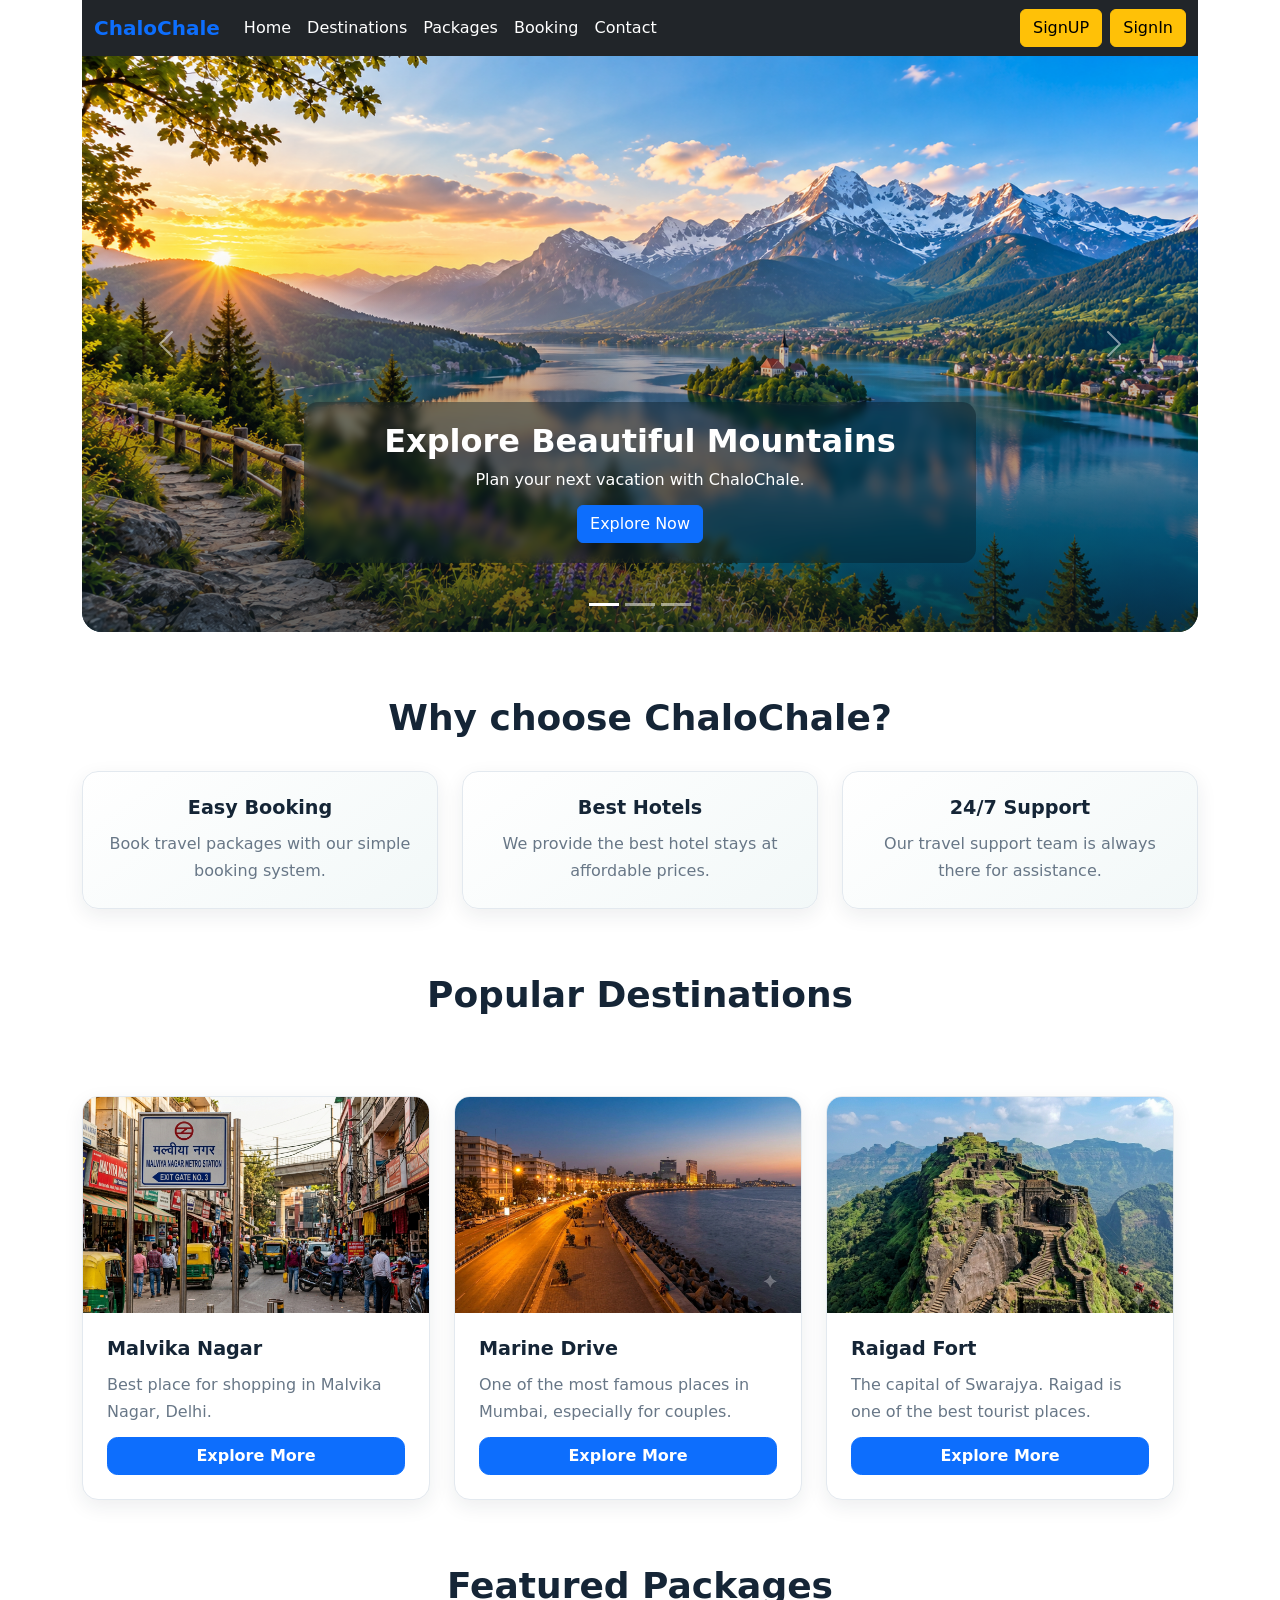
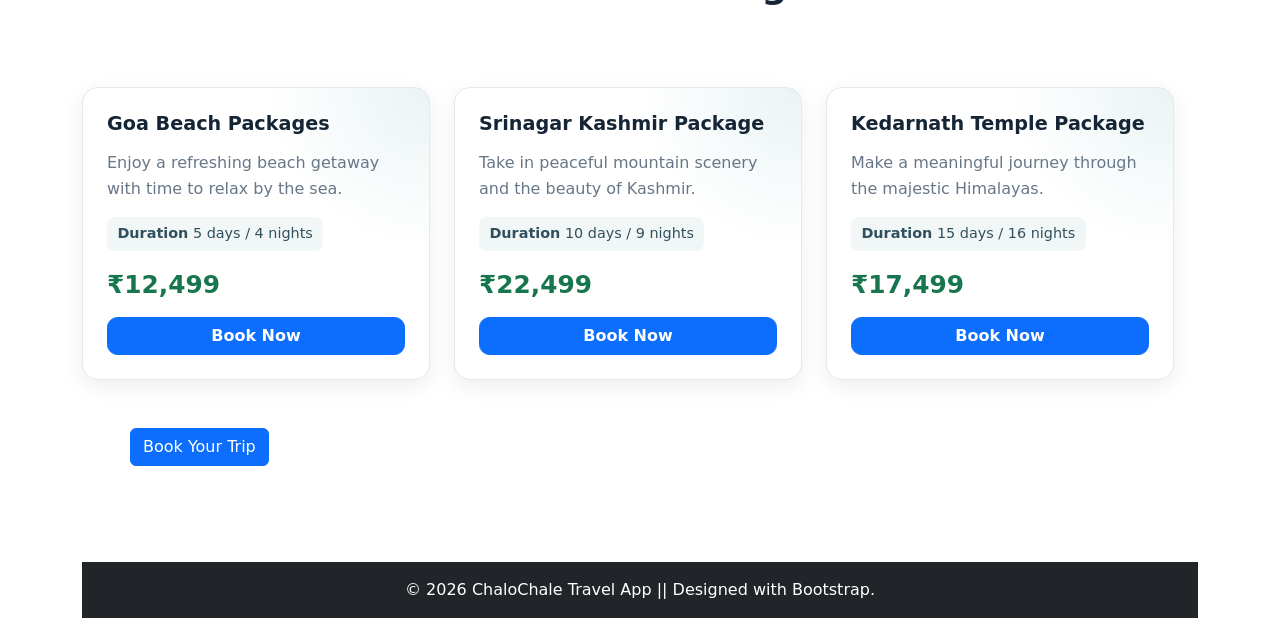
==== commit 4554e795: "signup and signin" ====
--- a/index.html
+++ b/index.html
@@ -31,10 +31,10 @@
                 <li class="nav-item"><a class="nav-link text-white" href="#">Booking</a></li>
                 <li class="nav-item"><a class="nav-link text-white" href="#">Contact</a></li>
               </ul>
-              <form class="d-flex" role="search">
-                <input class="form-control me-2" type="search" placeholder="Search" aria-label="Search" />
-                <button class="btn btn-outline-primary" type="submit">Search</button>
-              </form>
+              <div class="d-flex gap-2">
+                <a class="btn btn-warning" href="signup.html">SignUP</a>
+                <a class="btn btn-warning" href="signin.html">SignIn</a>
+              </div>
             </div>
           </div>
         </nav>
